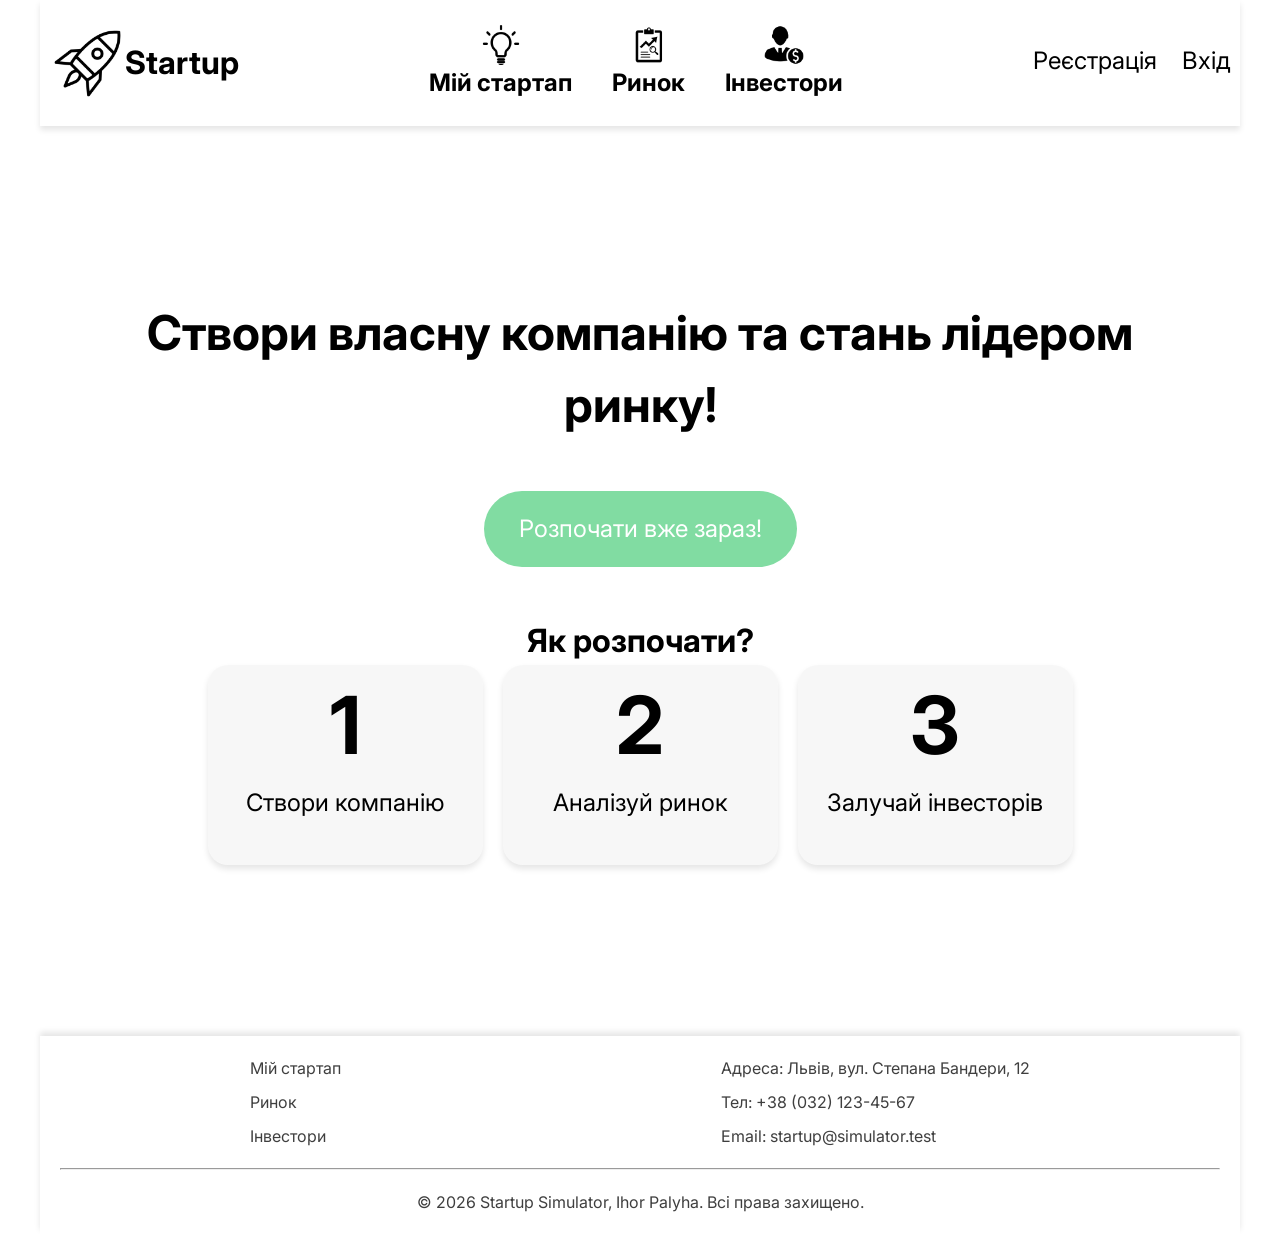
==== lab2/index.html @ c403263d "lab2: initial commit, copy from lab1" ====
<!doctype html>
<html lang="en">
  <head>
    <meta charset="UTF-8" />
    <meta name="viewport" content="width=device-width, initial-scale=1.0" />
    <title>Startup</title>
    <link
      href="https://fonts.googleapis.com/css2?family=Inter:wght@300&display=swap"
      rel="stylesheet"
    />
    <link rel="stylesheet" href="src/css/clear.css" />
    <link rel="stylesheet" href="src/css/main.css" />
    <link rel="stylesheet" href="src/css/index.css" />
  </head>
  <body>
    <header class="header wrapper">
      <a href="index.html" class="header-main">
        <img class="header-logo" src="src/images/logo-icon.png" />
        <h1 class="header-text">Startup</h1>
      </a>

      <nav class="navigation">
        <ul class="navigation-list">
          <li>
            <a href="pages/my-startup.html" class="navigation-item">
              <img
                class="navigation-icon"
                src="src/images/startup-icon.png"
                alt="Мій стартап"
              />
              <h2 class="navigation-text">Мій стартап</h2>
            </a>
          </li>
          <li>
            <a href="pages/market.html" class="navigation-item">
              <img
                class="navigation-icon"
                src="src/images/market-icon.png"
                alt="Ринок"
              />
              <h2 class="navigation-text">Ринок</h2>
            </a>
          </li>
          <li>
            <a href="pages/investors.html" class="navigation-item">
              <img
                class="navigation-icon"
                src="src/images/investor-icon.png"
                alt="Інвестори"
              />
              <h2 class="navigation-text">Інвестори</h2>
            </a>
          </li>
        </ul>
      </nav>

      <div class="auth">
        <a class="auth-item" href="./pages/register.html">Реєстрація</a>
        <a class="auth-item" href="./pages/login.html">Вхід</a>
      </div>
    </header>

    <main class="wrapper">
      <section id="main" class="main-section">
        <h3 class="main-text">
          Створи власну компанію та стань лідером ринку!
        </h3>
        <button class="button green">
          <a href="pages/create-startup.html">Розпочати вже зараз!</a>
        </button>

        <div class="how-to-start">
          <h3 class="how-to-start-title">Як розпочати?</h3>
          <ul class="how-to-start-list">
            <li class="how-to-start-element">
              <h3 class="how-to-start-number">1</h3>
              <p class="how-to-start-text">Створи компанію</p>
            </li>
            <li class="how-to-start-element">
              <h3 class="how-to-start-number">2</h3>
              <p class="how-to-start-text">Аналізуй ринок</p>
            </li>
            <li class="how-to-start-element">
              <h3 class="how-to-start-number">3</h3>
              <p class="how-to-start-text">Залучай інвесторів</p>
            </li>
          </ul>
        </div>
      </section>
    </main>

    <footer class="footer wrapper">
      <div class="footer-content">
        <nav class="footer-navigation">
          <ul class="footer-navigation-list">
            <li class="footer-navigation-item">
              <a href="pages/my-startup.html">Мій стартап </a>
            </li>
            <li class="footer-navigation-item">
              <a href="pages/market.html">Ринок </a>
            </li>
            <li class="footer-navigation-item">
              <a href="pages/investors.html">Інвестори </a>
            </li>
          </ul>
        </nav>
        <ul class="footer-address-list">
          <li>Адреса: Львів, вул. Степана Бандери, 12</li>
          <li>Тел: +38 (032) 123-45-67</li>
          <li>Email: startup@simulator.test</li>
        </ul>
      </div>
      <hr />
      <p class="footer-author">
        © 2026 Startup Simulator, Ihor Palyha. Всі права захищено.
      </p>
    </footer>
  </body>
</html>
---- lab2/src/css/clear.css ----
*,
*::before,
*::after {
    box-sizing: border-box;
    margin: 0;
    padding: 0;
}

html,
body {
    height: 100%;
}

body {
    min-height: 100vh;
    line-height: 1.5;
    font-family: 'Inter', 'Arial', sans-serif;
}

ul,
ol {
    list-style: none;
}

a {
    text-decoration: none;
    color: inherit;
}

img {
    max-width: 100%;
    display: block;
}

input,
textarea,
select {
    font: inherit;
    border: none;
    background: none;
}

button {
    font: inherit;
    cursor: pointer;
}
---- lab2/src/css/main.css ----
.wrapper {
    max-width: 1200px;
    margin: 0 auto;
    padding: 0px 20px;
}



.header {
    display: flex;
    justify-content: space-between;
    align-items: center;
    padding: 20px 10px;
    box-shadow: 0px 4px 6px rgba(0, 0, 0, 0.1);
}

.header-main {
    display: flex;
    align-items: center;
}

.header-logo {
    width: 75px;
    height: 75px;
}

.navigation-list {
    display: flex;
}

.navigation-item {
    display: grid;
    justify-items: center;
    border-radius: 40px;
    padding: 5px 20px;
    transition: background-color 0.3s;
}

.navigation-item:hover {
    background-color: #E9E9E9;
}

.navigation-icon {
    width: 40px;
    height: 40px;
}



.auth {
    display: flex;
    gap: 25px;
    font-size: 1.5em;
}

.auth-item {
    border-bottom: 5px solid transparent;
    transition: border-bottom-color 0.3s;
}

.auth-item:hover {
    border-bottom-color: #000000;
}


section {
    min-height: 90vh;
    margin: 50px 0px;
}


.footer {
    color: #3F3F3F;
    box-shadow: 0px -4px 6px rgba(0, 0, 0, 0.1);
}

.footer-content,
.footer-author {
    padding: 20px 0px;
}

.footer-content {
    display: flex;
    justify-content: space-around;
}

.footer-navigation-list,
.footer-address-list {
    display: grid;
    gap: 10px;
}


.footer-author {
    text-align: center;
}



.button {
    padding: 20px 35px;
    border: none;
    border-radius: 55px;
    color: white;
    font-size: 1.5em;
    transition: background-color 0.2s;
    background-color: #999999;
    width: fit-content;
}

.button:hover {
    background-color: #5C5C5C;
}

.button:active {
    background-color: #000000;
}



.button.green {
    background-color: #81DCA2;
}

.button.green:hover {
    background-color: #53A671;
}

.button.green:active {
    background-color: #2E6A44;
}



.button.red {
    background-color: #FF7A7A;
}

.button.red:hover {
    background-color: #FF4A4A;
}

.button.red:active {
    background-color: #CC3333;
}



@media (max-width:900px) {

    .header {
        flex-direction: column;
        justify-content: center;
        gap: 30px;
    }

    .header-main {
        justify-content: center;
    }

    .auth {
        justify-content: center;
    }

}


@media (max-width:475px) {

    .header {
        gap: 30px;
    }

    .navigation-list {
        flex-direction: column;
        gap: 10px;
    }

    .footer-content {
        flex-direction: column;
        gap: 30px;
    }

    .navigation-item {
        display: flex;
    }

}
---- lab2/src/css/index.css ----
.main-section {
    display: flex;
    flex-direction: column;
    justify-content: center;
    align-items: center;
    gap: 50px;
}

.main-text {
    font-size: 3em;
    text-align: center;
    padding: 0px 5%;
}

.how-to-start-title {
    text-align: center;
    font-size: 2em;
}

.how-to-start-list {
    display: flex;
    flex-wrap: wrap;
    justify-content: center;
    gap: 20px;
}

.how-to-start-element {
    background-color: rgba(0, 0, 0, 0.03);
    box-shadow: 0px 4px 6px rgba(0, 0, 0, 0.1);
    border-radius: 20px;
    width: 275px;
    height: 200px;
    text-align: center;
}

.how-to-start-number {
    font-size: 5rem;
}

.how-to-start-text {
    font-size: 1.5rem;
}
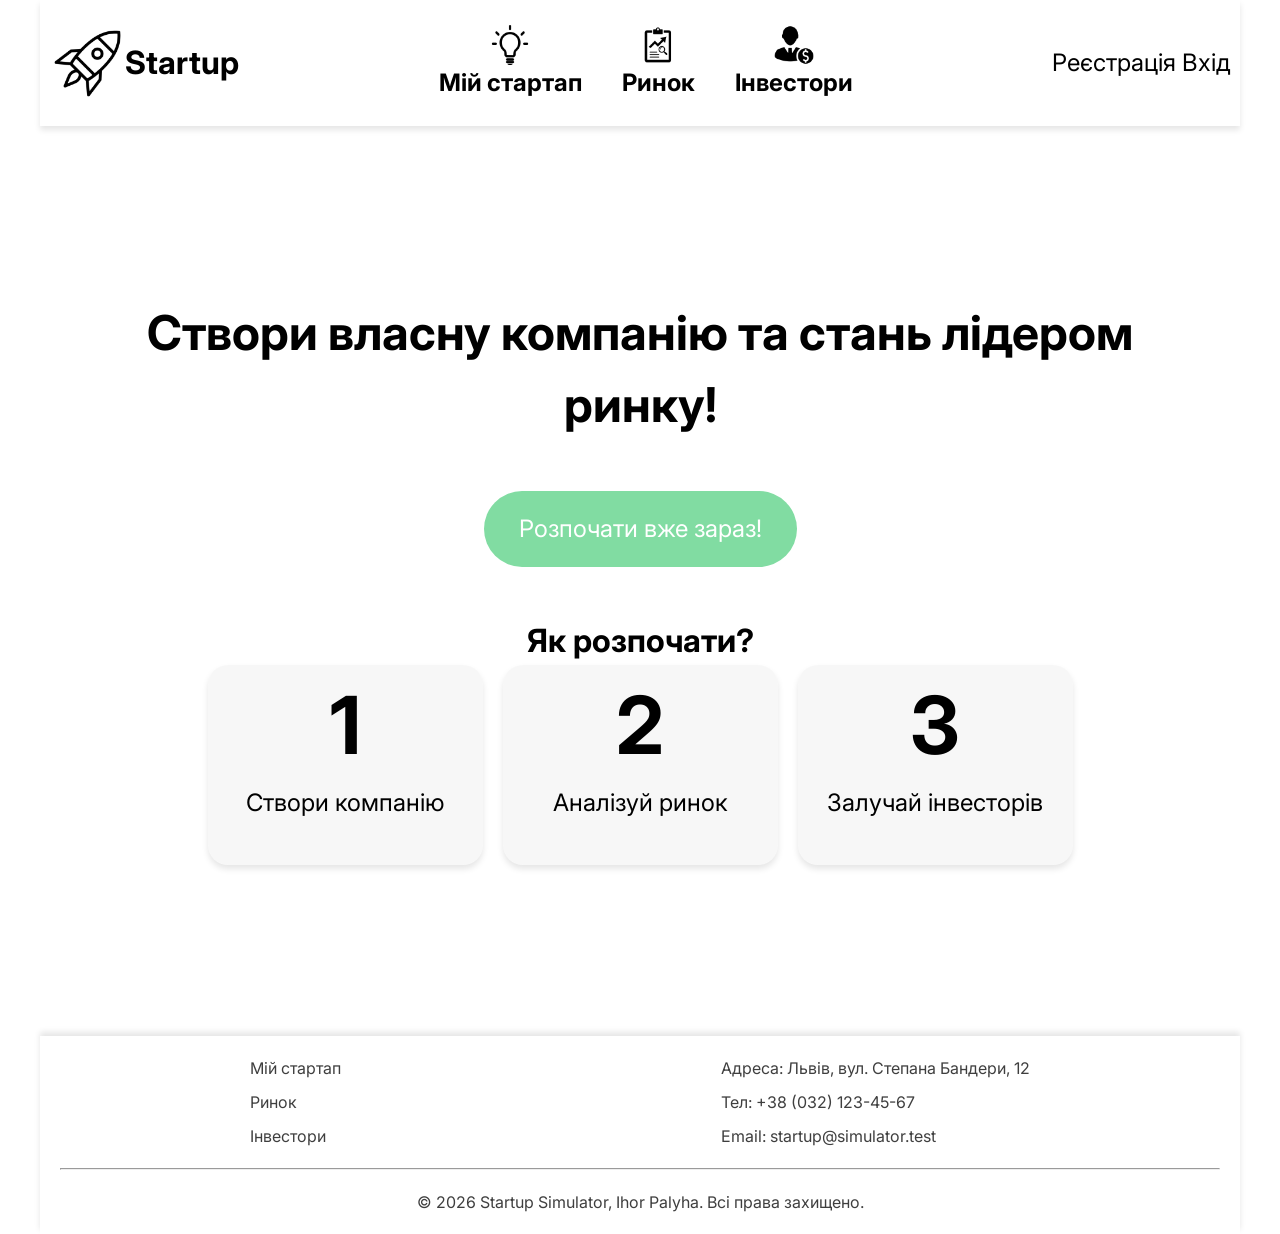
==== commit eaae2e3d: "lab2: hide, show content; redirect urls - based on auth or company status" ====
--- a/lab2/index.html
+++ b/lab2/index.html
@@ -13,6 +13,7 @@
     <link rel="stylesheet" href="src/css/index.css" />
   </head>
   <body>
+    <script src="src/js/authCheck.js"></script>
     <header class="header wrapper">
       <a href="index.html" class="header-main">
         <img class="header-logo" src="src/images/logo-icon.png" />
@@ -54,9 +55,13 @@
         </ul>
       </nav>
 
-      <div class="auth">
-        <a class="auth-item" href="./pages/register.html">Реєстрація</a>
-        <a class="auth-item" href="./pages/login.html">Вхід</a>
+      <div class="auth guest-only">
+        <a class="auth-item" href="pages/register.html">Реєстрація</a>
+        <a class="auth-item" href="pages/login.html">Вхід</a>
+      </div>
+
+      <div class="auth-only">
+        <a class="auth-item" onclick="logout()">Вихід</a>
       </div>
     </header>
 
--- a/lab2/src/css/main.css
+++ b/lab2/src/css/main.css
@@ -145,6 +145,37 @@
 }
 
 
+.auth-only,
+.company-only,
+.no-company-only {
+    display: none;
+}
+
+.guest-only,
+.no-company-only {
+    display: block;
+}
+
+body.logged-in .guest-only {
+    display: none;
+}
+
+body.logged-in .auth-only {
+    display: block;
+}
+
+body.logged-in .no-company-only {
+    display: block;
+}
+
+body.logged-in.has-company .no-company-only {
+    display: none;
+}
+
+body.logged-in.has-company .company-only {
+    display: block;
+}
+
 
 @media (max-width:900px) {
 
